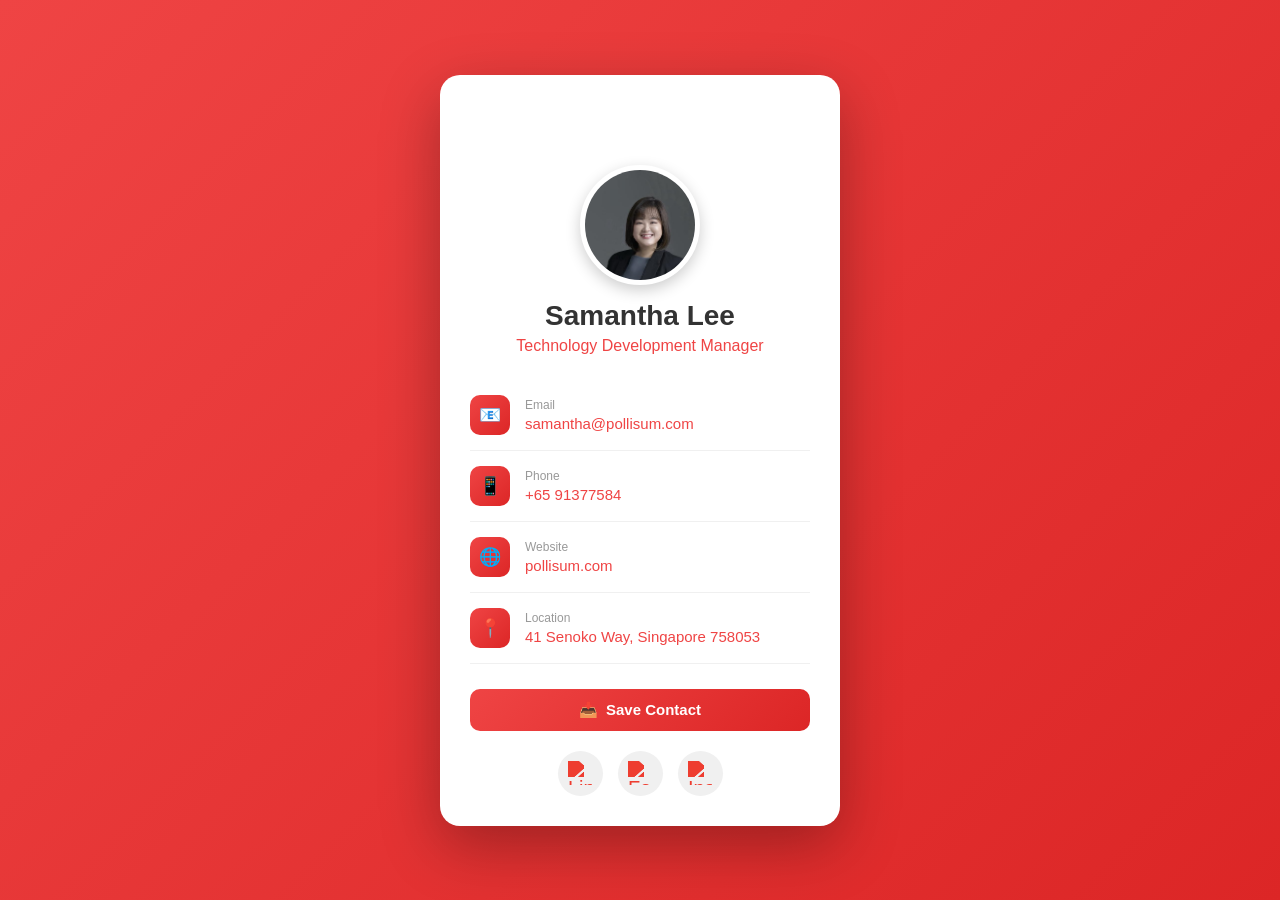
==== index.html @ df6dd2f8 "Update index.html" ====
<!DOCTYPE html>
<html lang="en">
<head>
    <meta charset="UTF-8">
    <meta name="viewport" content="width=device-width, initial-scale=1.0">
    <title>Digital Namecard</title>
    <link rel="stylesheet" href="main.css">
</head>
<body>
    <div class="card">
        <div class="banner" style="background-image: url('assets/banner.jpg'); background-size: cover; background-position: center;"></div>
        
        <div class="profile-section">
            <img src="assets/Samantha.jpeg" alt="Profile Picture" class="profile-img">
            <div class="name-section">
                <div class="name">Samantha Lee</div>
                <div class="title">Technology Development Manager</div>
            </div>
        </div>
        
        <div class="card-body">
            <div class="info-item">
                <div class="icon">📧</div>
                <div class="info-text">
                    <div class="info-label">Email</div>
                    <div class="info-value"><a href="mailto:samantha@pollisum.com">samantha@pollisum.com</a></div>
                </div>
            </div>
            
            <div class="info-item">
                <div class="icon">📱</div>
                <div class="info-text">
                    <div class="info-label">Phone</div>
                    <div class="info-value"><a href="tel:+6591377584">+65 91377584</a></div>
                </div>
            </div>
            
            <div class="info-item">
                <div class="icon">🌐</div>
                <div class="info-text">
                    <div class="info-label">Website</div>
                    <div class="info-value"><a href="https://pollisum.com" target="_blank">pollisum.com</a></div>
                </div>
            </div>
            
            <div class="info-item">
                <div class="icon">📍</div>
                <div class="info-text">
                    <div class="info-label">Location</div>
                    <div class="info-value"><a href="https://www.google.com/maps/place/Pollisum+Engineering+Pte+Ltd/@1.4697222,103.8085362,17z/" target="_blank">41 Senoko Way, Singapore 758053</a></div>
                </div>
            </div>
            
            <div class="action-buttons">
                <button class="download-btn" onclick="downloadVCard()">
                    <span>📥</span>
                    <span>Save Contact</span>
                </button>
            </div>
            
            <div class="social-links">
                <a href="https://www.linkedin.com/company/pollisum-engineering-pte-ltd" target="_blank" class="social-btn" title="LinkedIn">
                    <img src="assets/linkedin.svg" alt="LinkedIn" class="social-icon">
                </a>
                <a href="#" target="_blank" class="social-btn" title="Facebook">
                    <img src="assets/facebook.svg" alt="Facebook" class="social-icon">
                </a>
                <a href="#" target="_blank" class="social-btn" title="Instagram">
                    <img src="assets/instagram.svg" alt="Instagram" class="social-icon">
                </a>
            </div>
        </div>
    </div>

    <script src="vcard.js"></script>
</body>
</html>
---- main.css ----
* {
    margin: 0;
    padding: 0;
    box-sizing: border-box;
}

body {
    font-family: 'Segoe UI', Tahoma, Geneva, Verdana, sans-serif;
    background: linear-gradient(135deg, #ef4444 0%, #dc2626 100%);
    display: flex;
    justify-content: center;
    align-items: center;
    min-height: 100vh;
    padding: 20px;
}

.card {
    background: white;
    width: 100%;
    max-width: 400px;
    border-radius: 20px;
    box-shadow: 0 20px 60px rgba(0, 0, 0, 0.3);
    overflow: hidden;
    transition: transform 0.3s ease;
    position: relative;
}

.card:hover {
    transform: translateY(-10px);
}

.banner {
    height: 150px;
    background: linear-gradient(135deg, #ef4444 0%, #dc2626 100%);
    position: relative;
    background-size: cover;
    background-position: center;
    background-repeat: no-repeat;
}

.profile-section {
    position: relative;
    text-align: center;
    margin-top: -60px;
    padding: 0 30px;
}

.profile-img {
    width: 120px;
    height: 120px;
    border-radius: 50%;
    border: 5px solid white;
    margin: 0 auto;
    background: white;
    display: block;
    object-fit: cover;
    box-shadow: 0 5px 15px rgba(0, 0, 0, 0.2);
}

.name-section {
    margin-top: 15px;
    margin-bottom: 25px;
}

.name {
    font-size: 28px;
    font-weight: bold;
    margin-bottom: 5px;
    color: #333;
}

.title {
    font-size: 16px;
    color: #ef4444;
    font-weight: 500;
}

.card-body {
    padding: 0 30px 30px;
}

.info-item {
    display: flex;
    align-items: center;
    padding: 15px 0;
    border-bottom: 1px solid #f0f0f0;
    transition: background 0.3s ease;
}

.info-item:last-child {
    border-bottom: none;
}

.info-item:hover {
    background: #fff5f5;
    padding-left: 10px;
}

.icon {
    width: 40px;
    height: 40px;
    background: linear-gradient(135deg, #ef4444 0%, #dc2626 100%);
    border-radius: 10px;
    display: flex;
    align-items: center;
    justify-content: center;
    margin-right: 15px;
    color: white;
    font-size: 18px;
}

.info-text {
    flex: 1;
}

.info-label {
    font-size: 12px;
    color: #999;
    margin-bottom: 3px;
}

.info-value {
    font-size: 15px;
    color: #333;
    word-break: break-word;
}

.info-value a {
    color: #ef4444;
    text-decoration: none;
}

.info-value a:hover {
    text-decoration: underline;
}

.action-buttons {
    display: flex;
    gap: 10px;
    margin-top: 25px;
}

.download-btn {
    flex: 1;
    padding: 12px 20px;
    background: linear-gradient(135deg, #ef4444 0%, #dc2626 100%);
    color: white;
    border: none;
    border-radius: 10px;
    font-size: 15px;
    font-weight: 600;
    cursor: pointer;
    transition: all 0.3s ease;
    display: flex;
    align-items: center;
    justify-content: center;
    gap: 8px;
}

.download-btn:hover {
    transform: translateY(-2px);
    box-shadow: 0 5px 15px rgba(239, 68, 68, 0.4);
}

.social-links {
    display: flex;
    justify-content: center;
    gap: 15px;
    margin-top: 20px;
}

.social-btn {
    width: 45px;
    height: 45px;
    border-radius: 50%;
    background: #f0f0f0;
    display: flex;
    align-items: center;
    justify-content: center;
    text-decoration: none;
    color: #ef4444;
    font-size: 20px;
    transition: all 0.3s ease;
}

.social-btn:hover {
    background: linear-gradient(135deg, #ef4444 0%, #dc2626 100%);
    color: white;
    transform: scale(1.1);
}

.social-icon {
    width: 24px;
    height: 24px;
    filter: brightness(0) saturate(100%) invert(34%) sepia(77%) saturate(4419%) hue-rotate(346deg) brightness(98%) contrast(90%);
}

.social-btn:hover .social-icon {
    filter: brightness(0) saturate(100%) invert(100%) sepia(0%) saturate(0%) hue-rotate(0deg) brightness(100%) contrast(100%);
}
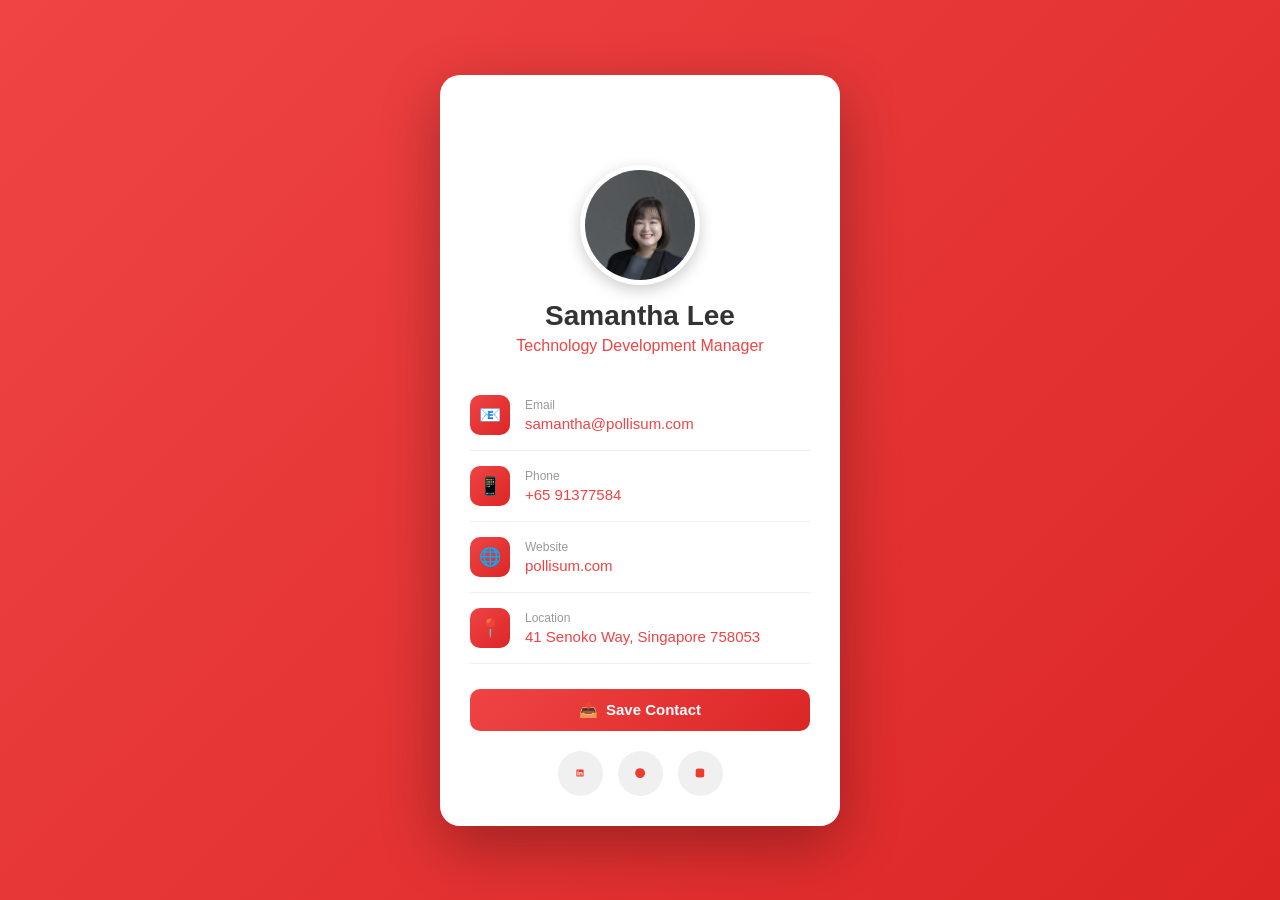
==== commit 1f05b7cb: "Update index.html" ====
--- a/index.html
+++ b/index.html
@@ -60,13 +60,13 @@
             
             <div class="social-links">
                 <a href="https://www.linkedin.com/company/pollisum-engineering-pte-ltd" target="_blank" class="social-btn" title="LinkedIn">
-                    <img src="assets/linkedin.svg" alt="LinkedIn" class="social-icon">
+                    <img src="assets/Linkedin Icon.svg" alt="LinkedIn" class="social-icon">
                 </a>
                 <a href="#" target="_blank" class="social-btn" title="Facebook">
-                    <img src="assets/facebook.svg" alt="Facebook" class="social-icon">
+                    <img src="assets/Facebook Icon.svg" alt="Facebook" class="social-icon">
                 </a>
                 <a href="#" target="_blank" class="social-btn" title="Instagram">
-                    <img src="assets/instagram.svg" alt="Instagram" class="social-icon">
+                    <img src="assets/Instagram Icon.svg" alt="Instagram" class="social-icon">
                 </a>
             </div>
         </div>
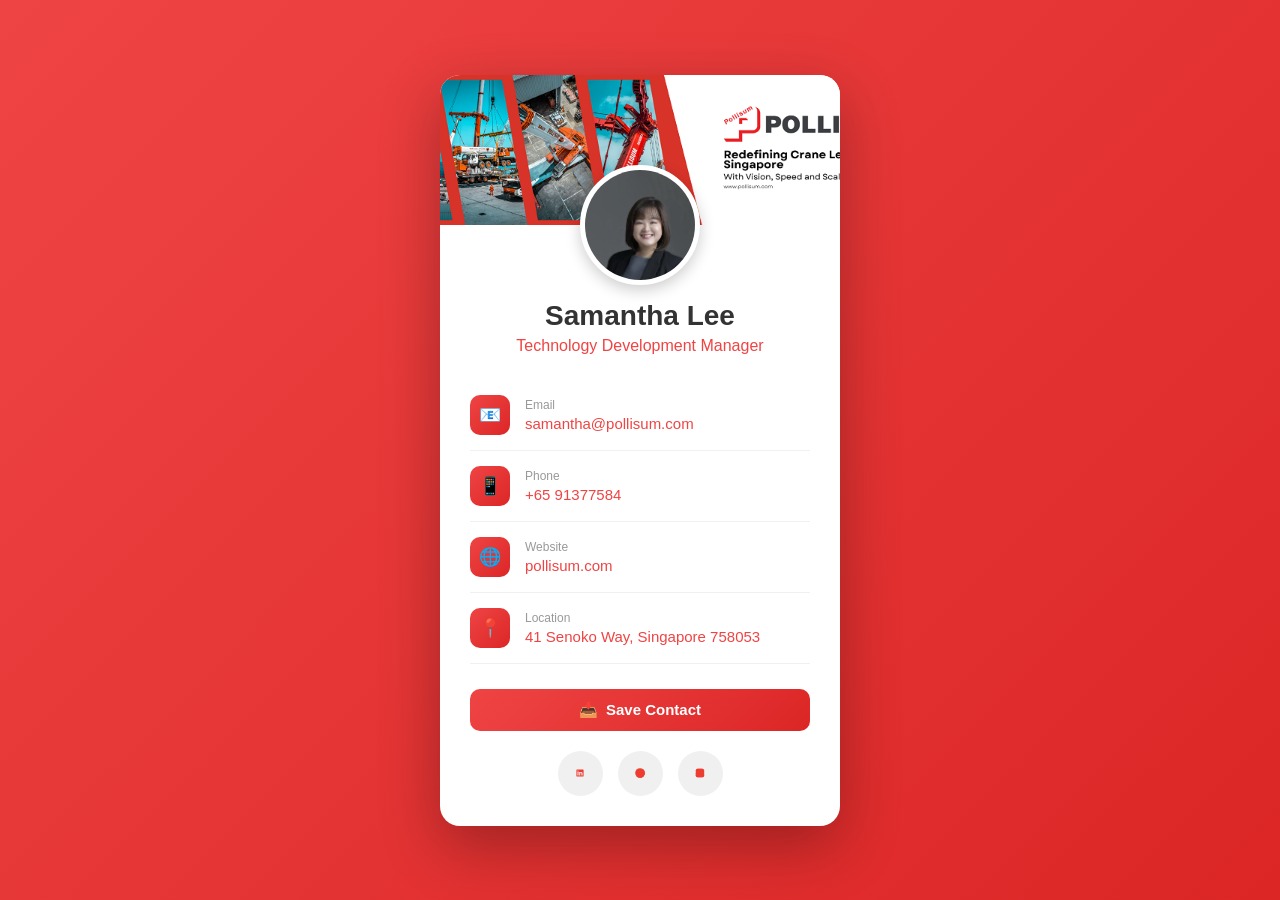
==== commit 30c949ba: "Update index.html" ====
--- a/index.html
+++ b/index.html
@@ -8,7 +8,7 @@
 </head>
 <body>
     <div class="card">
-        <div class="banner" style="background-image: url('assets/banner.jpg'); background-size: cover; background-position: center;"></div>
+        <div class="banner" style="background-image: url('assets/Digital Name Card - Banner.png'); background-size: cover; background-position: center;"></div>
         
         <div class="profile-section">
             <img src="assets/Samantha.jpeg" alt="Profile Picture" class="profile-img">
@@ -62,10 +62,10 @@
                 <a href="https://www.linkedin.com/company/pollisum-engineering-pte-ltd" target="_blank" class="social-btn" title="LinkedIn">
                     <img src="assets/Linkedin Icon.svg" alt="LinkedIn" class="social-icon">
                 </a>
-                <a href="#" target="_blank" class="social-btn" title="Facebook">
+                <a href="https://www.facebook.com/Pollisum/" target="_blank" class="social-btn" title="Facebook">
                     <img src="assets/Facebook Icon.svg" alt="Facebook" class="social-icon">
                 </a>
-                <a href="#" target="_blank" class="social-btn" title="Instagram">
+                <a href="https://www.instagram.com/pollisumgroup/" target="_blank" class="social-btn" title="Instagram">
                     <img src="assets/Instagram Icon.svg" alt="Instagram" class="social-icon">
                 </a>
             </div>
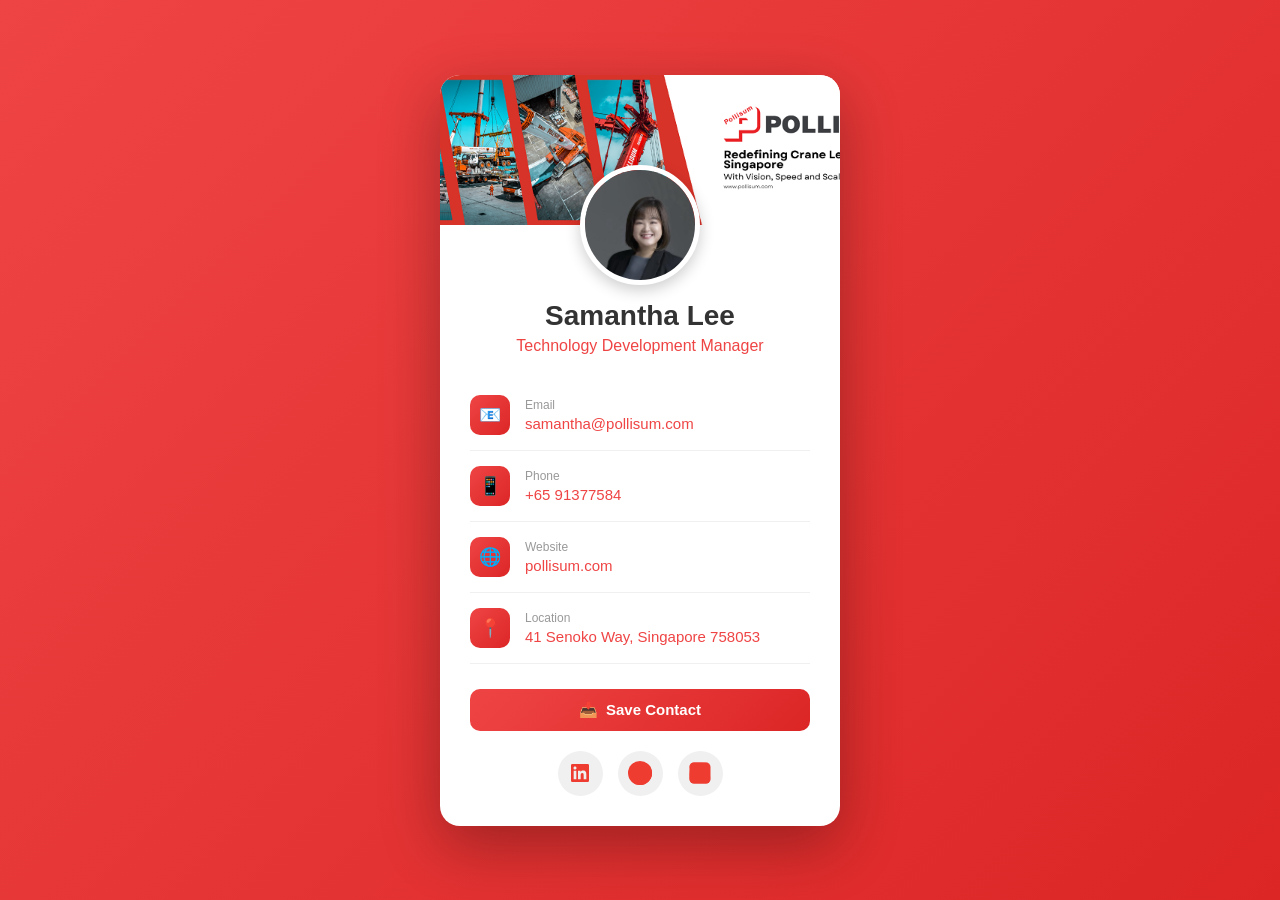
==== commit d605415e: "Update index.html" ====
--- a/index.html
+++ b/index.html
@@ -60,13 +60,13 @@
             
             <div class="social-links">
                 <a href="https://www.linkedin.com/company/pollisum-engineering-pte-ltd" target="_blank" class="social-btn" title="LinkedIn">
-                    <img src="assets/Linkedin Icon.svg" alt="LinkedIn" class="social-icon">
+                    <img src="assets/Linkedin.svg" alt="LinkedIn" class="social-icon">
                 </a>
                 <a href="https://www.facebook.com/Pollisum/" target="_blank" class="social-btn" title="Facebook">
-                    <img src="assets/Facebook Icon.svg" alt="Facebook" class="social-icon">
+                    <img src="assets/Facebook.svg" alt="Facebook" class="social-icon">
                 </a>
                 <a href="https://www.instagram.com/pollisumgroup/" target="_blank" class="social-btn" title="Instagram">
-                    <img src="assets/Instagram Icon.svg" alt="Instagram" class="social-icon">
+                    <img src="assets/Instagram.svg" alt="Instagram" class="social-icon">
                 </a>
             </div>
         </div>
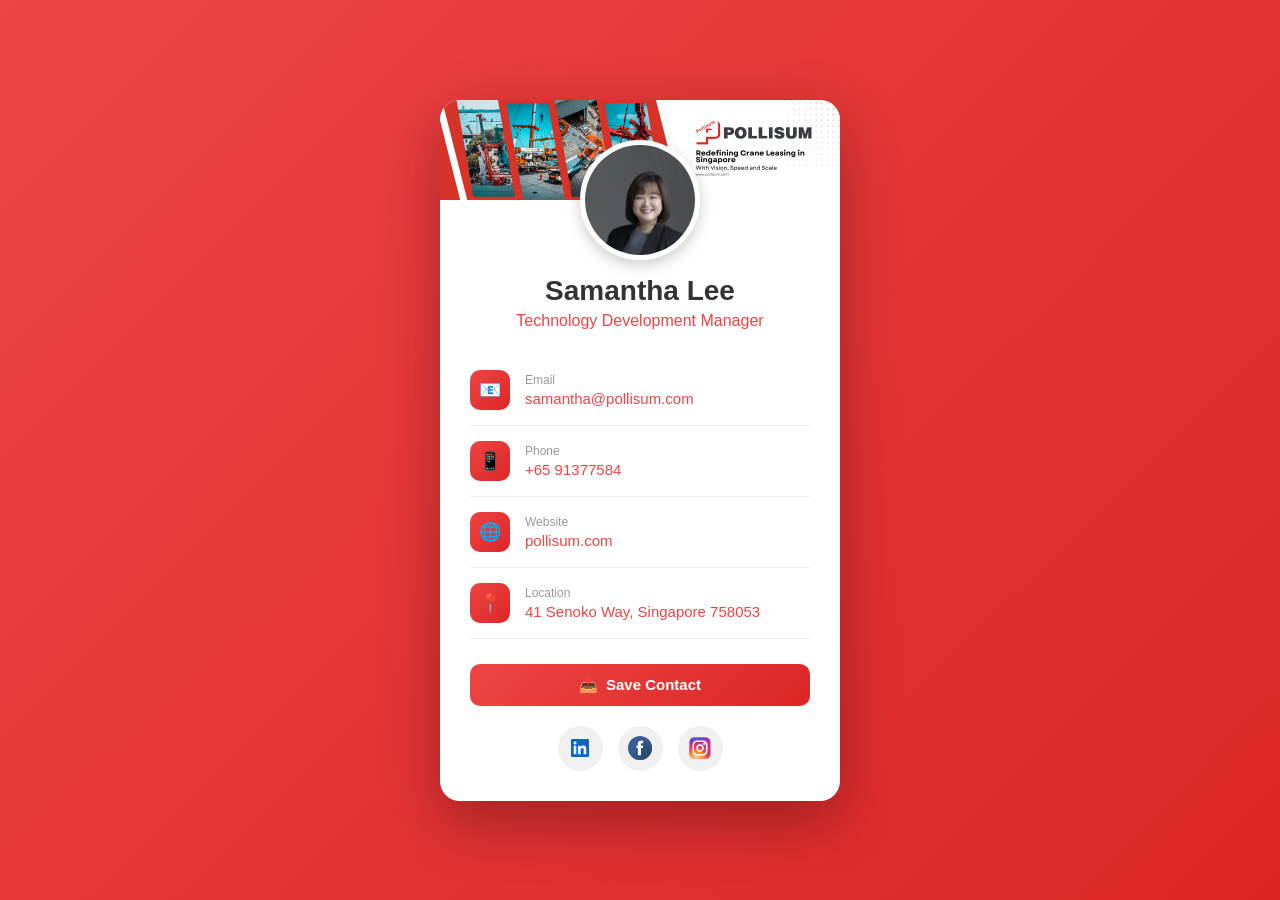
==== commit 57d29307: "Update index.html" ====
--- a/index.html
+++ b/index.html
@@ -73,5 +73,7 @@
     </div>
 
     <script src="vcard.js"></script>
+    <script src="script.js"></script>
+
 </body>
 </html>
--- a/main.css
+++ b/main.css
@@ -30,7 +30,7 @@
 }
 
 .banner {
-    height: 150px;
+    height: 100px;
     background: linear-gradient(135deg, #ef4444 0%, #dc2626 100%);
     position: relative;
     background-size: cover;
@@ -184,17 +184,15 @@
 }
 
 .social-btn:hover {
-    background: linear-gradient(135deg, #ef4444 0%, #dc2626 100%);
-    color: white;
+    background: #e0e0e0;
     transform: scale(1.1);
 }
 
 .social-icon {
     width: 24px;
     height: 24px;
-    filter: brightness(0) saturate(100%) invert(34%) sepia(77%) saturate(4419%) hue-rotate(346deg) brightness(98%) contrast(90%);
 }
 
 .social-btn:hover .social-icon {
-    filter: brightness(0) saturate(100%) invert(100%) sepia(0%) saturate(0%) hue-rotate(0deg) brightness(100%) contrast(100%);
+    opacity: 0.8;
 }
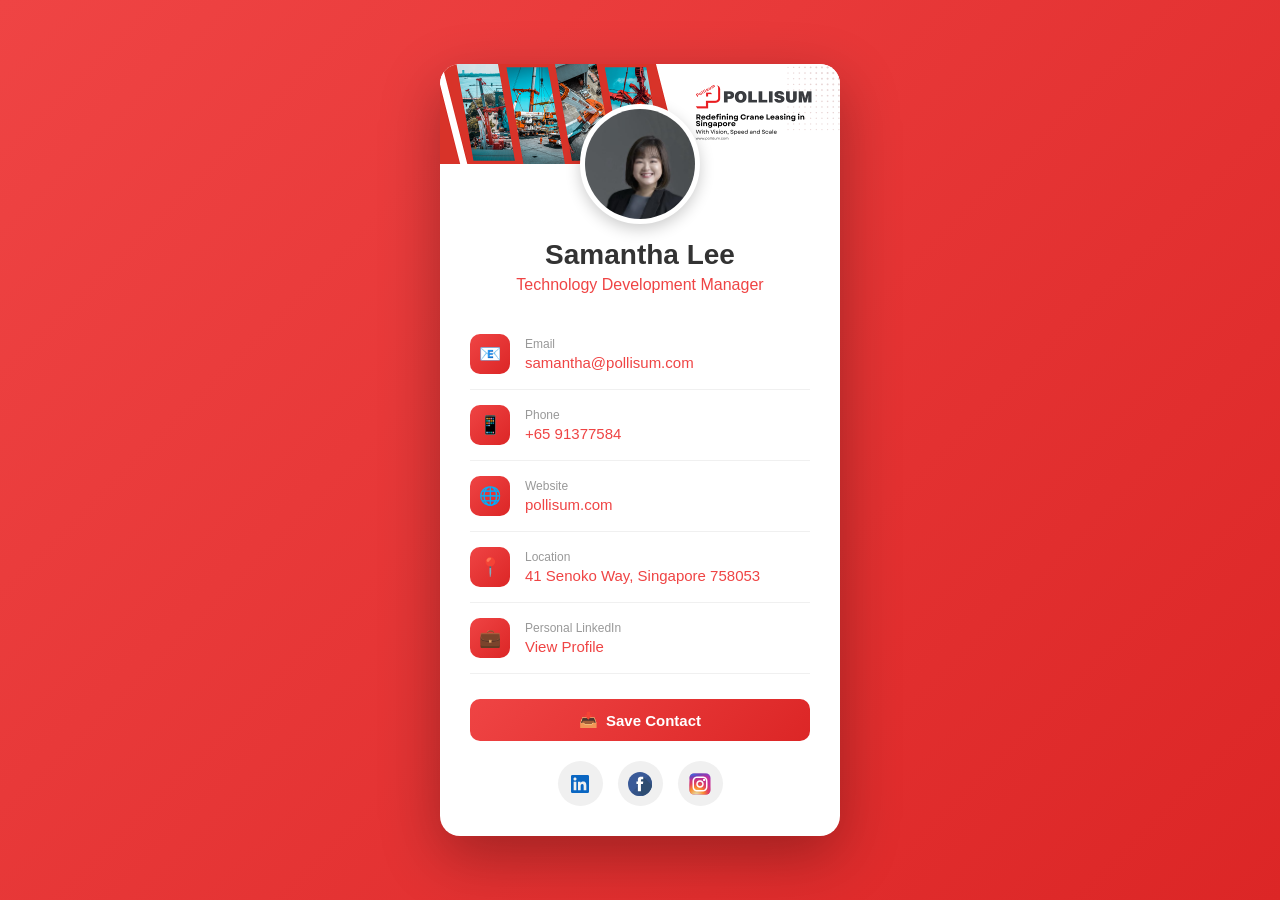
==== commit 7a279f69: "Update index.html" ====
--- a/index.html
+++ b/index.html
@@ -50,6 +50,15 @@
                     <div class="info-value"><a href="https://www.google.com/maps/place/Pollisum+Engineering+Pte+Ltd/@1.4697222,103.8085362,17z/" target="_blank">41 Senoko Way, Singapore 758053</a></div>
                 </div>
             </div>
+
+            <!-- Personal LinkedIn (only shows if exists) -->
+            <div class="info-item" id="personal-linkedin-item" style="display: none;">
+                <div class="icon">💼</div>
+                <div class="info-text">
+                    <div class="info-label">Personal LinkedIn</div>
+                    <div class="info-value"><a id="personal-linkedin" href="" target="_blank">View Profile</a></div>
+                </div>
+            </div>
             
             <div class="action-buttons">
                 <button class="download-btn" onclick="downloadVCard()">
@@ -72,8 +81,7 @@
         </div>
     </div>
 
+    <script src="script.js"></script>
     <script src="vcard.js"></script>
-    <script src="script.js"></script>
-
 </body>
 </html>
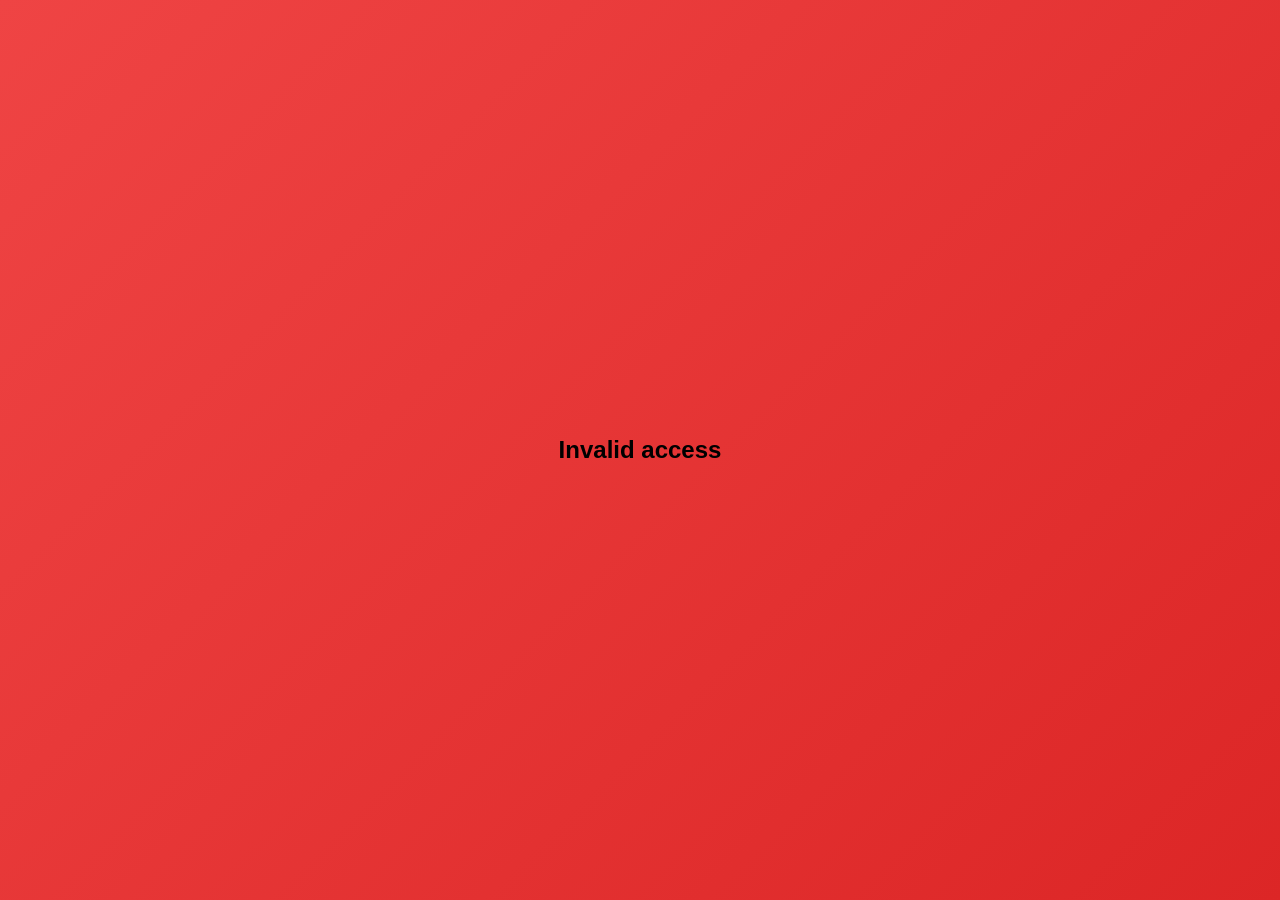
==== commit a6243497: "Update index.html" ====
--- a/index.html
+++ b/index.html
@@ -19,7 +19,7 @@
         </div>
         
         <div class="card-body">
-            <div class="info-item">
+            <div class="info-item" id="email-item">
                 <div class="icon">📧</div>
                 <div class="info-text">
                     <div class="info-label">Email</div>
--- a/main.css
+++ b/main.css
@@ -30,7 +30,7 @@
 }
 
 .banner {
-    height: 100px;
+    height: 95px;
     background: linear-gradient(135deg, #ef4444 0%, #dc2626 100%);
     position: relative;
     background-size: cover;
